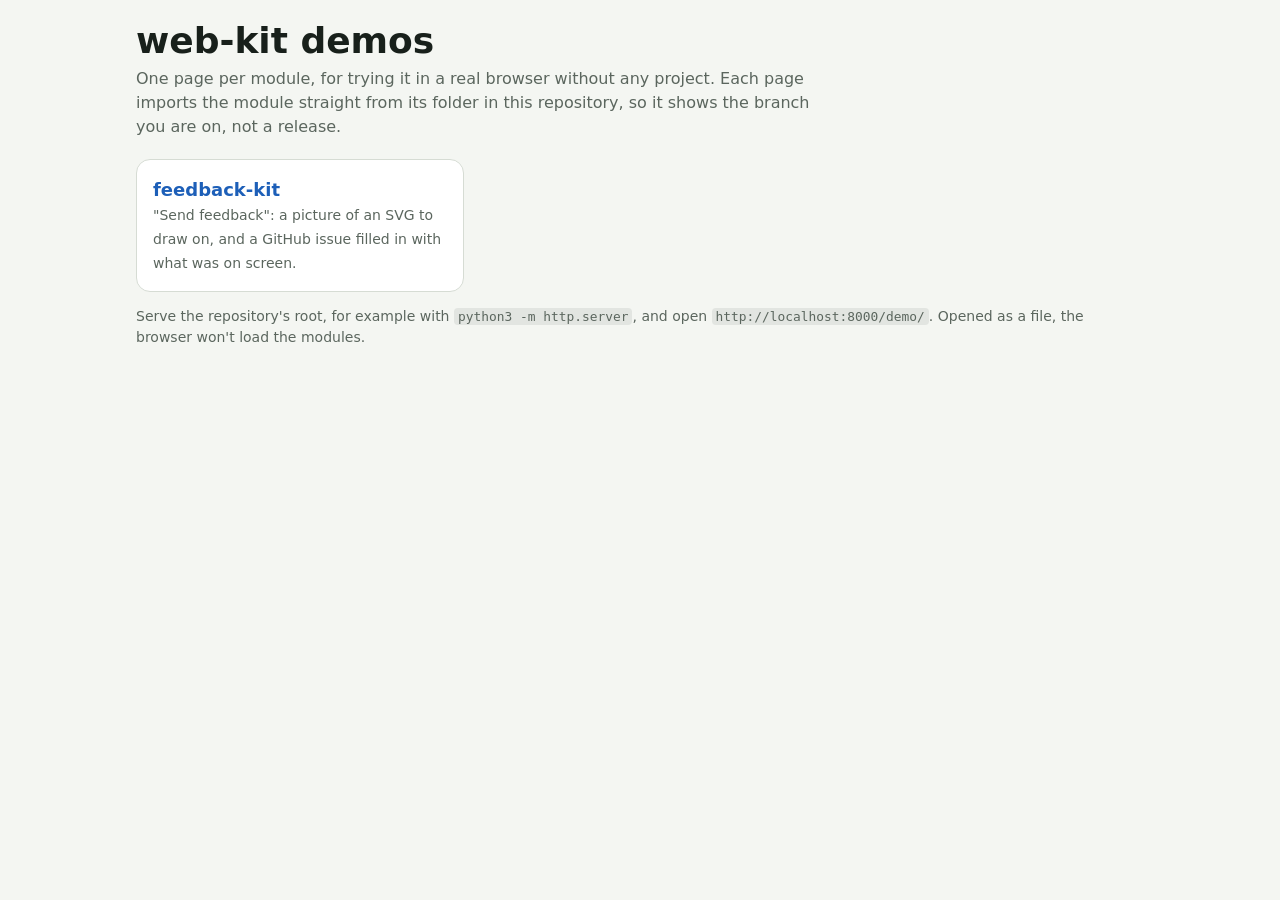
==== demo/index.html @ 815af4ab "Demo site: a page per module, imported from its folder, with a headless check - demo/index.html and " ====
<!doctype html>
<html lang="en">
<head>
<meta charset="utf-8">
<meta name="viewport" content="width=device-width, initial-scale=1, viewport-fit=cover">
<title>web-kit demos</title>
<link rel="stylesheet" href="demo.css">
</head>
<body>
<main class="page">
  <h1>web-kit demos</h1>
  <p class="lead">One page per module, for trying it in a real browser without any project. Each page imports the
    module straight from its folder in this repository, so it shows the branch you are on, not a release.</p>
  <ul class="modules">
    <li><a class="card" href="feedback-kit.html">
      <strong>feedback-kit</strong>
      <span class="muted small">"Send feedback": a picture of an SVG to draw on, and a GitHub issue filled in with what was on screen.</span>
    </a></li>
  </ul>
  <p class="muted small">Serve the repository's root, for example with <code>python3 -m http.server</code>, and open
    <code>http://localhost:8000/demo/</code>. Opened as a file, the browser won't load the modules.</p>
</main>
</body>
</html>
---- demo/demo.css ----
/* The demo pages' own look: plain, light and dark. Nothing here is part of a module. */
:root{
  color-scheme:light dark;
  --demo-bg:#f4f6f2; --demo-surface:#ffffff; --demo-ink:#18201b; --demo-muted:#5b665e; --demo-rule:#d6dcd4;
  --demo-accent:#1e6b39; --demo-on-accent:#ffffff; --demo-link:#1d5fb8;
  --demo-font:system-ui,-apple-system,"Segoe UI",Roboto,sans-serif;
}
@media (prefers-color-scheme: dark){
  :root{
    --demo-bg:#111512; --demo-surface:#1a201c; --demo-ink:#e7ece6; --demo-muted:#9aa69d; --demo-rule:#323b35;
    --demo-accent:#4cc27a; --demo-on-accent:#0b130e; --demo-link:#7fb2ff;
  }
}
*{box-sizing:border-box}
html{-webkit-text-size-adjust:100%}
body{margin:0;background:var(--demo-bg);color:var(--demo-ink);font:16px/1.5 var(--demo-font)}
a{color:var(--demo-link)}
.page{max-width:1040px;margin:0 auto;padding:max(20px,env(safe-area-inset-top,0px)) max(16px,env(safe-area-inset-right,0px)) 40px max(16px,env(safe-area-inset-left,0px))}
.crumb{margin:0 0 4px;font-size:14px}
h1{margin:0 0 6px;font-size:clamp(26px,5vw,36px);line-height:1.15}
h2{margin:0 0 8px;font-size:19px}
.lead{margin:0 0 20px;color:var(--demo-muted);max-width:68ch}
.card{background:var(--demo-surface);border:1px solid var(--demo-rule);border-radius:14px;padding:16px}
.stack{display:grid;gap:16px}
.muted{color:var(--demo-muted)}
.small{font-size:14px}
code{font:0.92em/1.4 ui-monospace,SFMono-Regular,Menlo,Consolas,monospace;background:color-mix(in srgb,var(--demo-ink) 8%,transparent);padding:1px 4px;border-radius:4px;overflow-wrap:anywhere}
ul,ol{margin:0;padding-left:22px}
li+li{margin-top:4px}

.btn{display:inline-flex;align-items:center;justify-content:center;gap:6px;min-height:44px;padding:8px 16px;border-radius:10px;
  border:1px solid var(--demo-rule);background:transparent;color:inherit;font:inherit;font-size:15px;cursor:pointer;text-decoration:none}
.btn:hover{background:color-mix(in srgb,currentColor 7%,transparent)}
.btn.primary{background:var(--demo-accent);border-color:var(--demo-accent);color:var(--demo-on-accent);font-weight:600}
.btn.primary:hover{filter:brightness(1.07)}
.btn:focus-visible{outline:3px solid var(--demo-link);outline-offset:2px}

.modules{list-style:none;padding:0;display:grid;gap:12px;grid-template-columns:repeat(auto-fill,minmax(280px,1fr))}
.modules li{margin:0}
.modules a{display:block;height:100%;text-decoration:none;color:inherit}
.modules a:hover{border-color:var(--demo-accent)}
.modules strong{display:block;font-size:18px;color:var(--demo-link)}
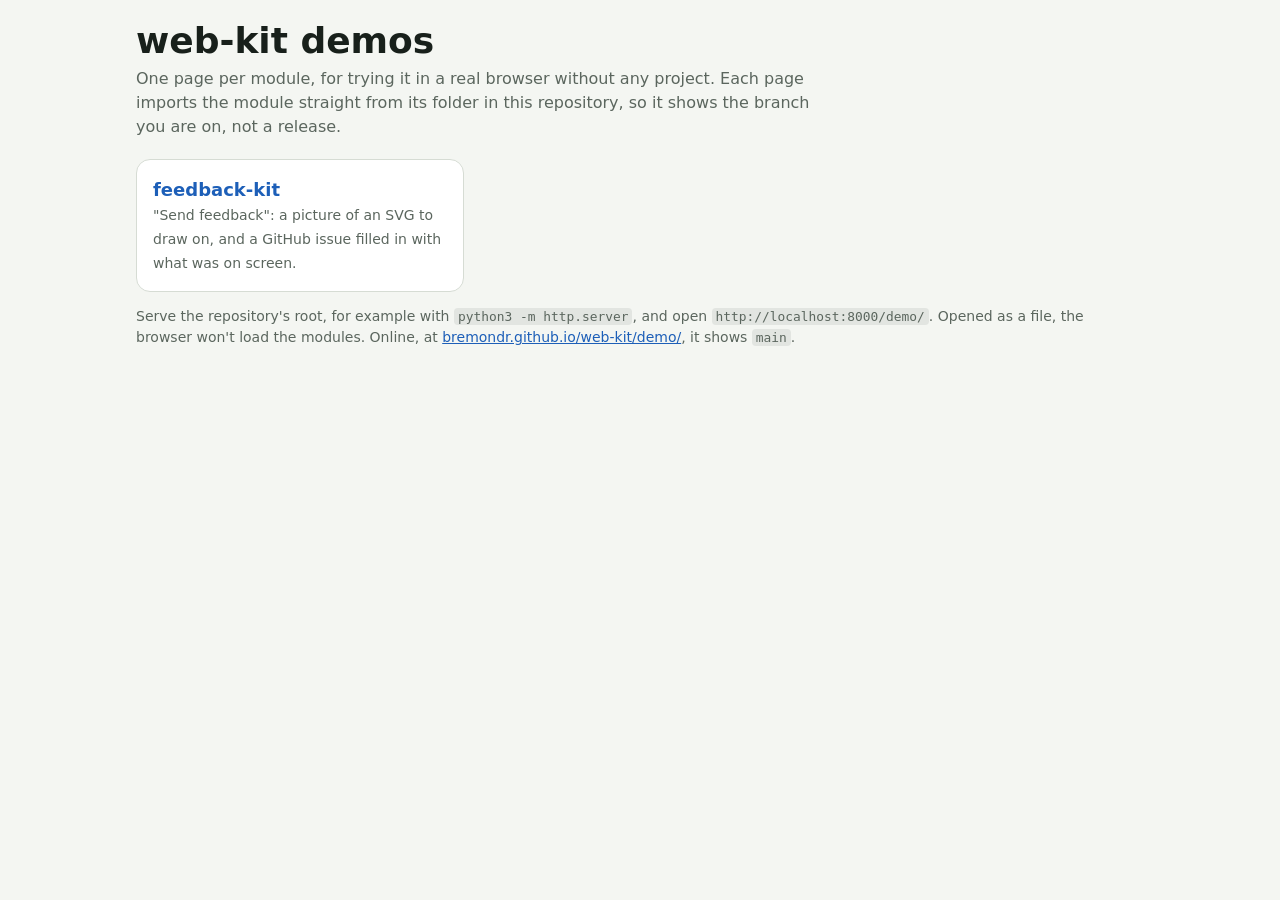
==== commit d818d026: "GitHub Pages: publish the demo from main - index.html at the root sends visitors to demo/, and .noje" ====
--- a/demo/index.html
+++ b/demo/index.html
@@ -18,7 +18,8 @@
     </a></li>
   </ul>
   <p class="muted small">Serve the repository's root, for example with <code>python3 -m http.server</code>, and open
-    <code>http://localhost:8000/demo/</code>. Opened as a file, the browser won't load the modules.</p>
+    <code>http://localhost:8000/demo/</code>. Opened as a file, the browser won't load the modules.
+    Online, at <a href="https://bremondr.github.io/web-kit/demo/">bremondr.github.io/web-kit/demo/</a>, it shows <code>main</code>.</p>
 </main>
 </body>
 </html>
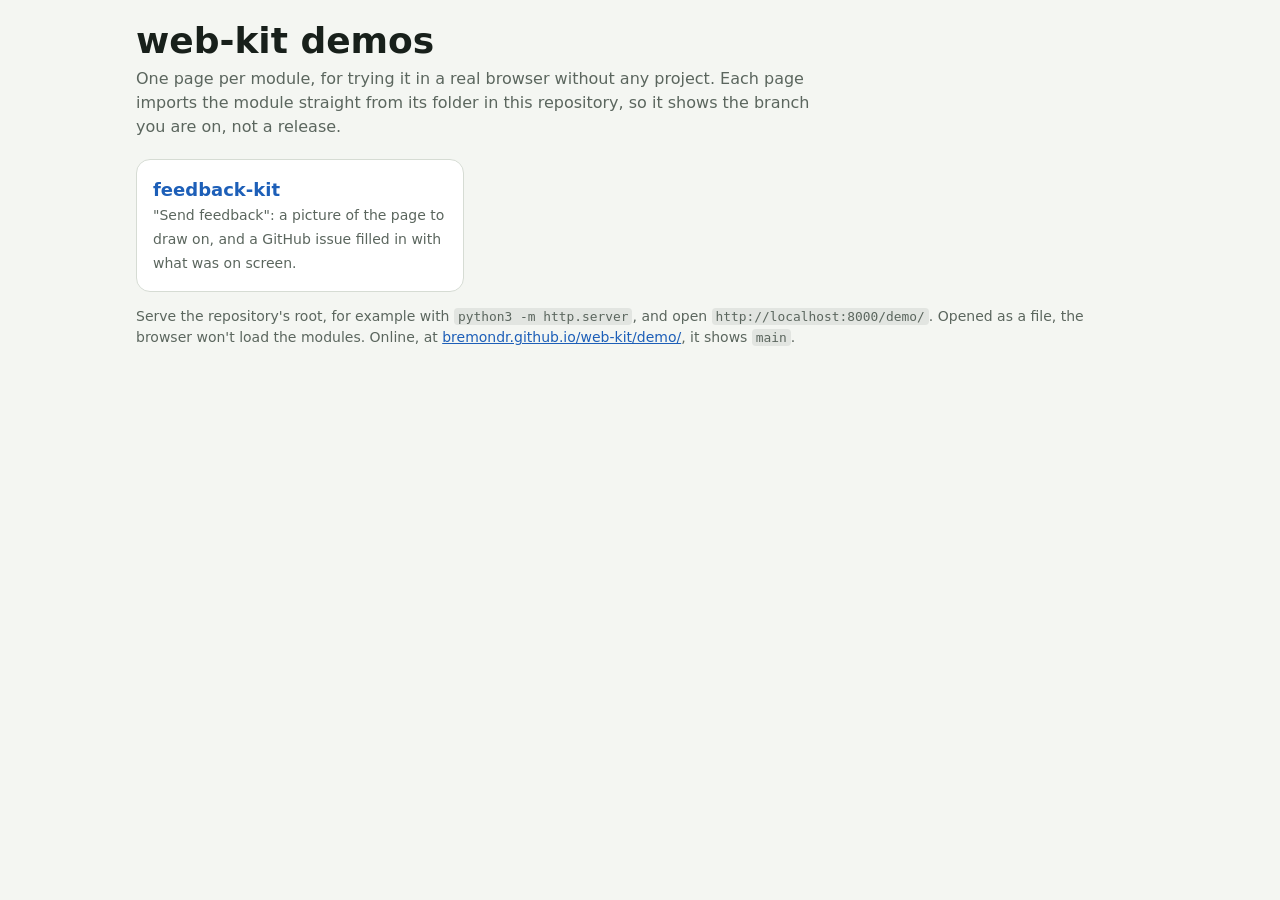
==== commit e514e22f: "feedback-kit 2.0.0: a picture of the whole page; the app's own picture becomes a switch - page.js: p" ====
--- a/demo/index.html
+++ b/demo/index.html
@@ -14,7 +14,7 @@
   <ul class="modules">
     <li><a class="card" href="feedback-kit.html">
       <strong>feedback-kit</strong>
-      <span class="muted small">"Send feedback": a picture of an SVG to draw on, and a GitHub issue filled in with what was on screen.</span>
+      <span class="muted small">"Send feedback": a picture of the page to draw on, and a GitHub issue filled in with what was on screen.</span>
     </a></li>
   </ul>
   <p class="muted small">Serve the repository's root, for example with <code>python3 -m http.server</code>, and open
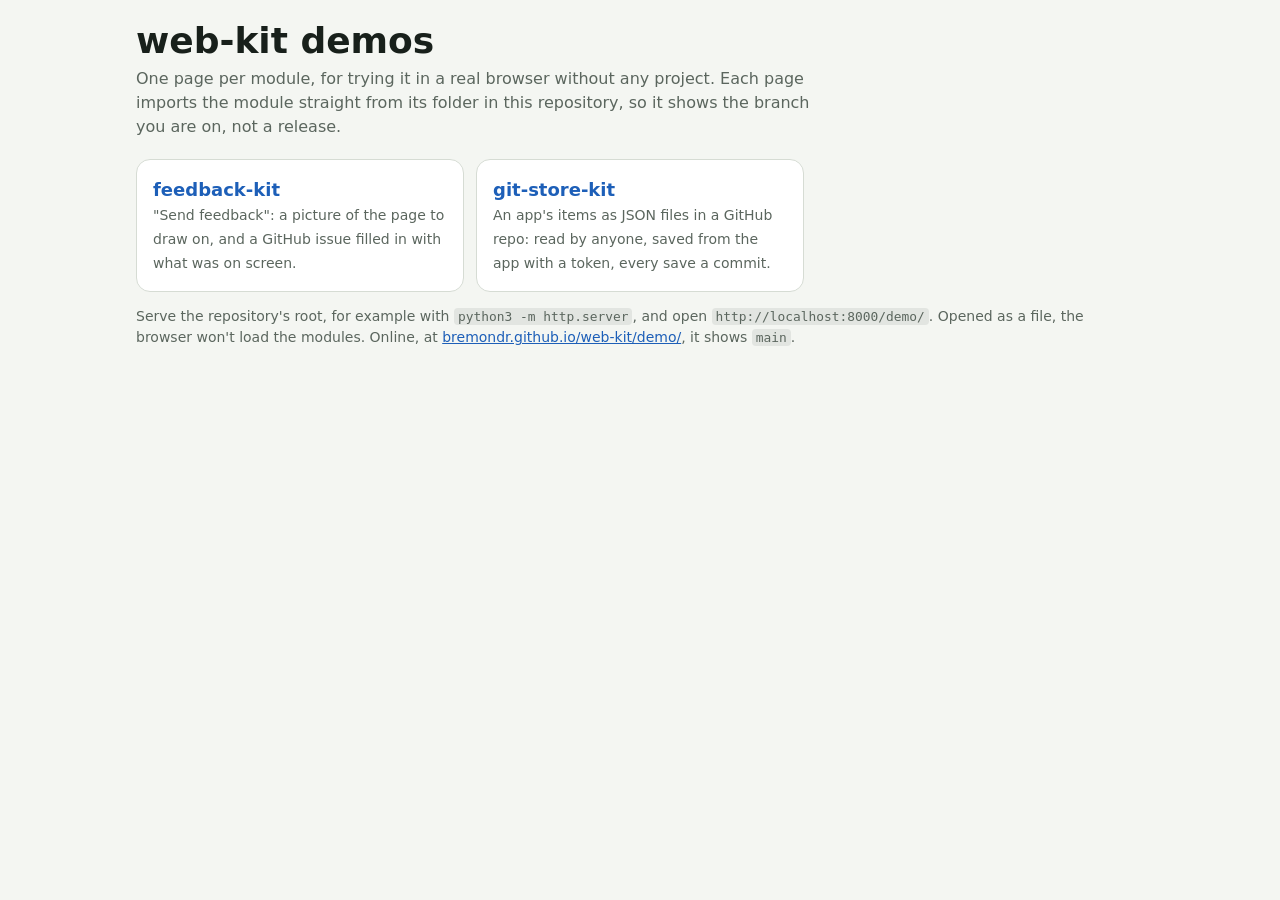
==== commit 37a61ea3: "git-store-kit 1.0.0: an app's items as JSON files in GitHub repos, every save a commit A new module " ====
--- a/demo/index.html
+++ b/demo/index.html
@@ -16,6 +16,10 @@
       <strong>feedback-kit</strong>
       <span class="muted small">"Send feedback": a picture of the page to draw on, and a GitHub issue filled in with what was on screen.</span>
     </a></li>
+    <li><a class="card" href="git-store-kit.html">
+      <strong>git-store-kit</strong>
+      <span class="muted small">An app's items as JSON files in a GitHub repo: read by anyone, saved from the app with a token, every save a commit.</span>
+    </a></li>
   </ul>
   <p class="muted small">Serve the repository's root, for example with <code>python3 -m http.server</code>, and open
     <code>http://localhost:8000/demo/</code>. Opened as a file, the browser won't load the modules.
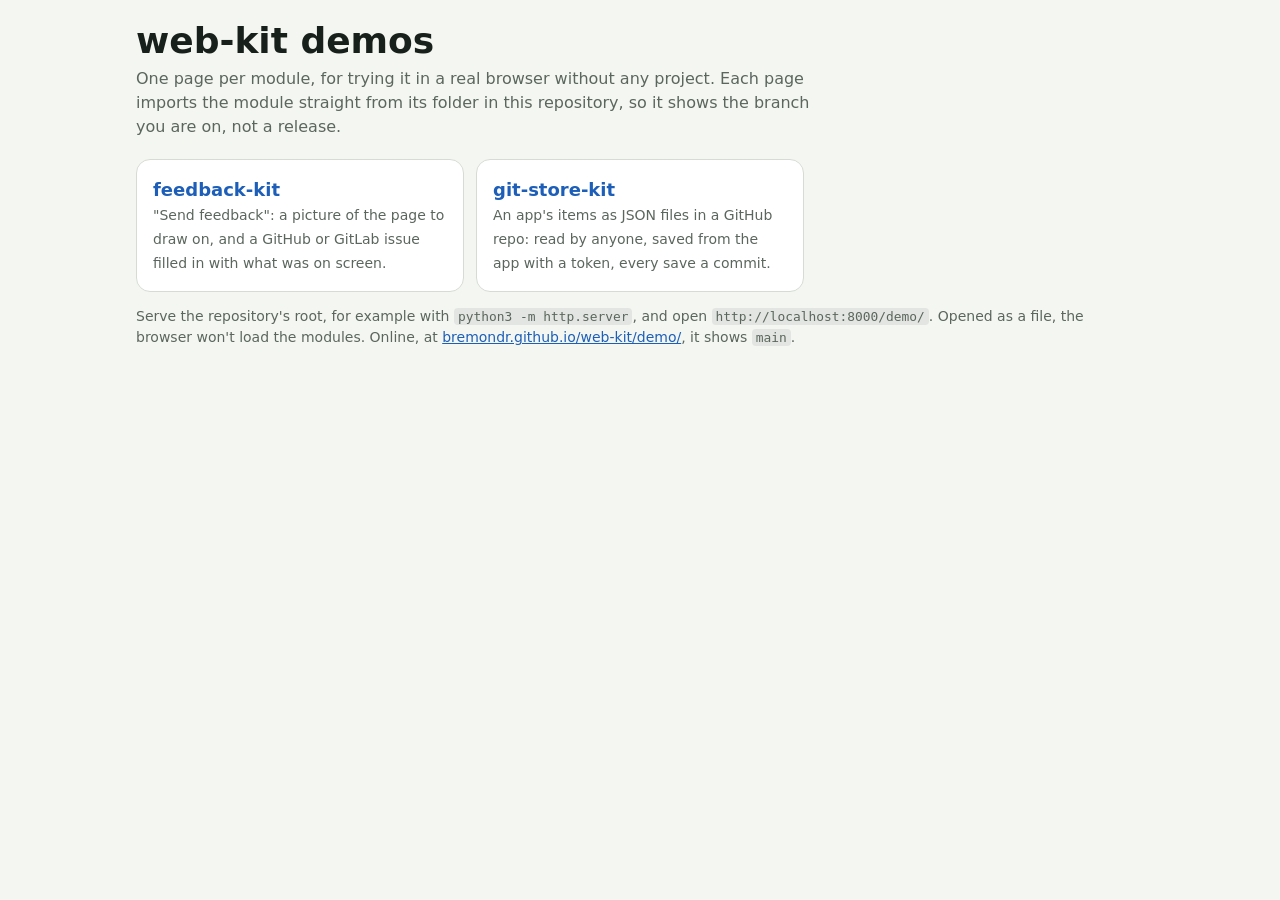
==== commit b7c0b055: "feedback-kit 2.1.0: GitLab, including self-hosted, as well as GitHub New provider, host and urlLimit" ====
--- a/demo/index.html
+++ b/demo/index.html
@@ -14,7 +14,7 @@
   <ul class="modules">
     <li><a class="card" href="feedback-kit.html">
       <strong>feedback-kit</strong>
-      <span class="muted small">"Send feedback": a picture of the page to draw on, and a GitHub issue filled in with what was on screen.</span>
+      <span class="muted small">"Send feedback": a picture of the page to draw on, and a GitHub or GitLab issue filled in with what was on screen.</span>
     </a></li>
     <li><a class="card" href="git-store-kit.html">
       <strong>git-store-kit</strong>
